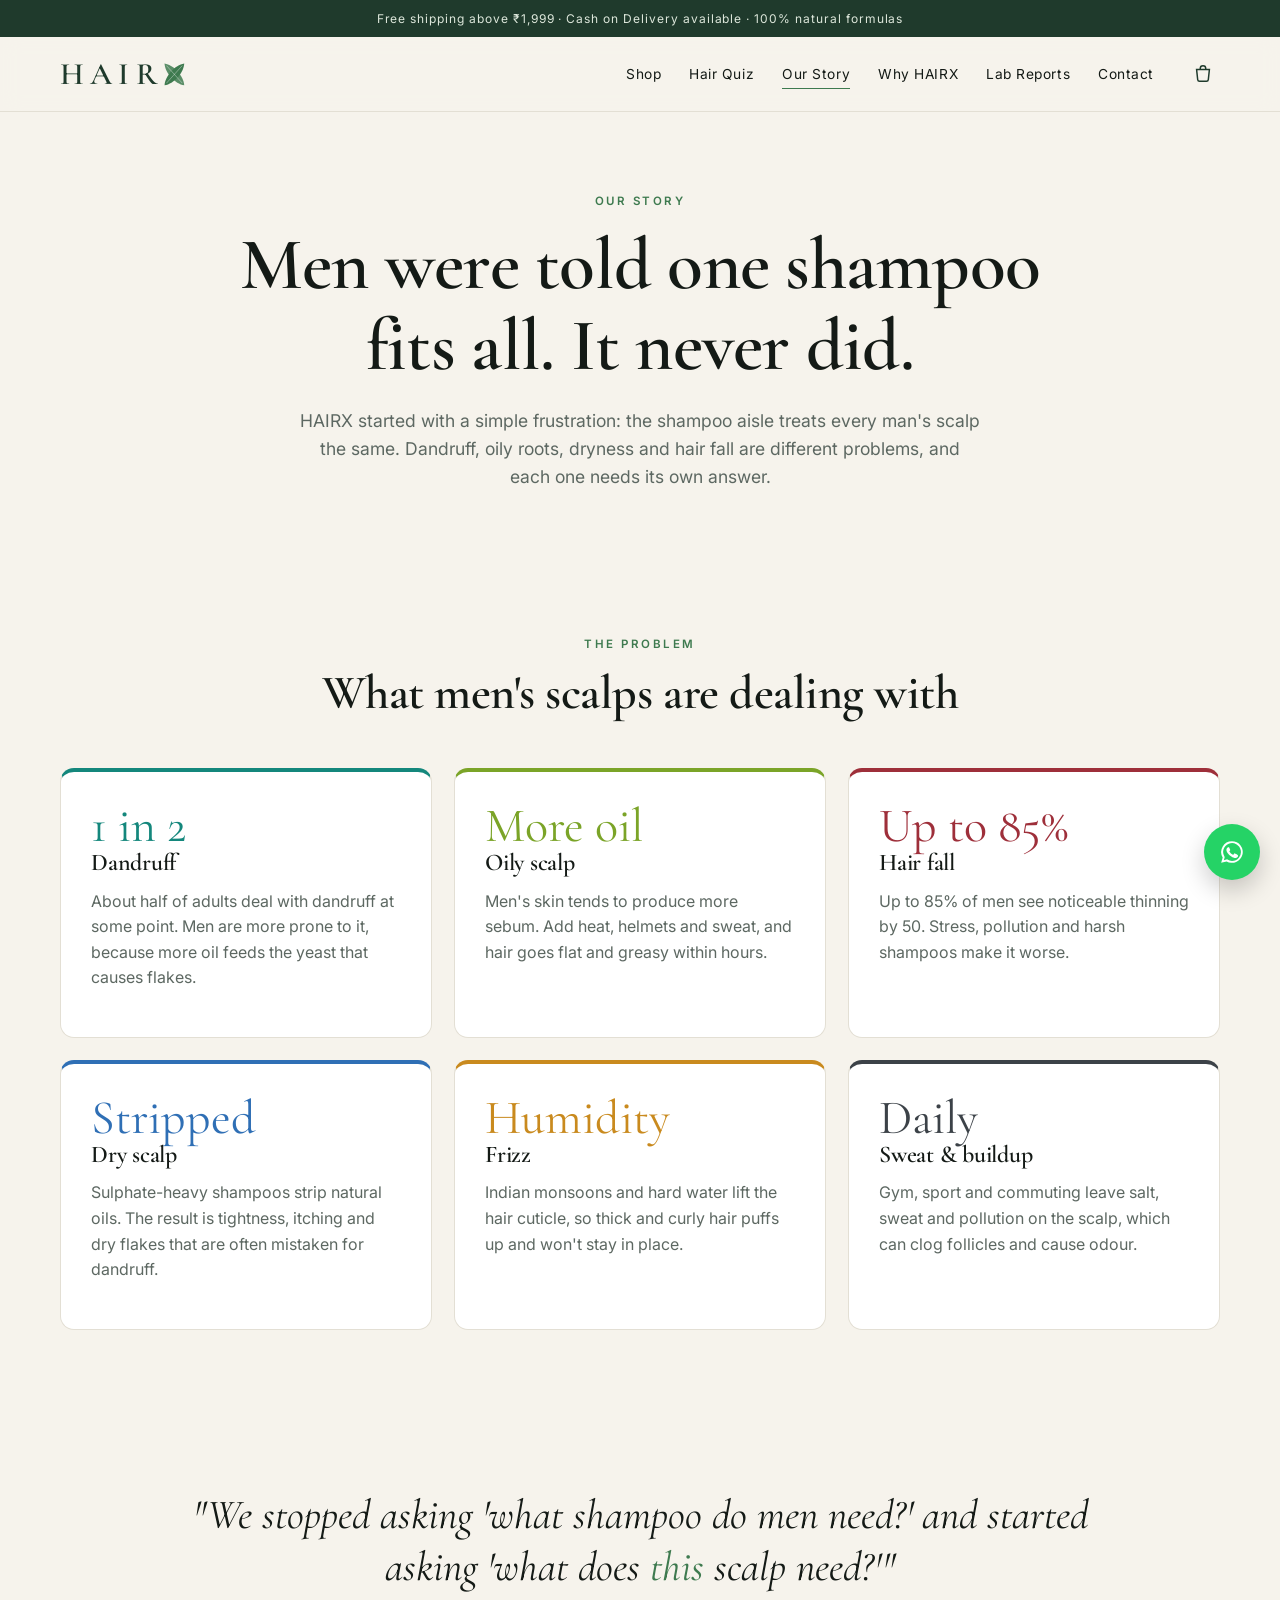
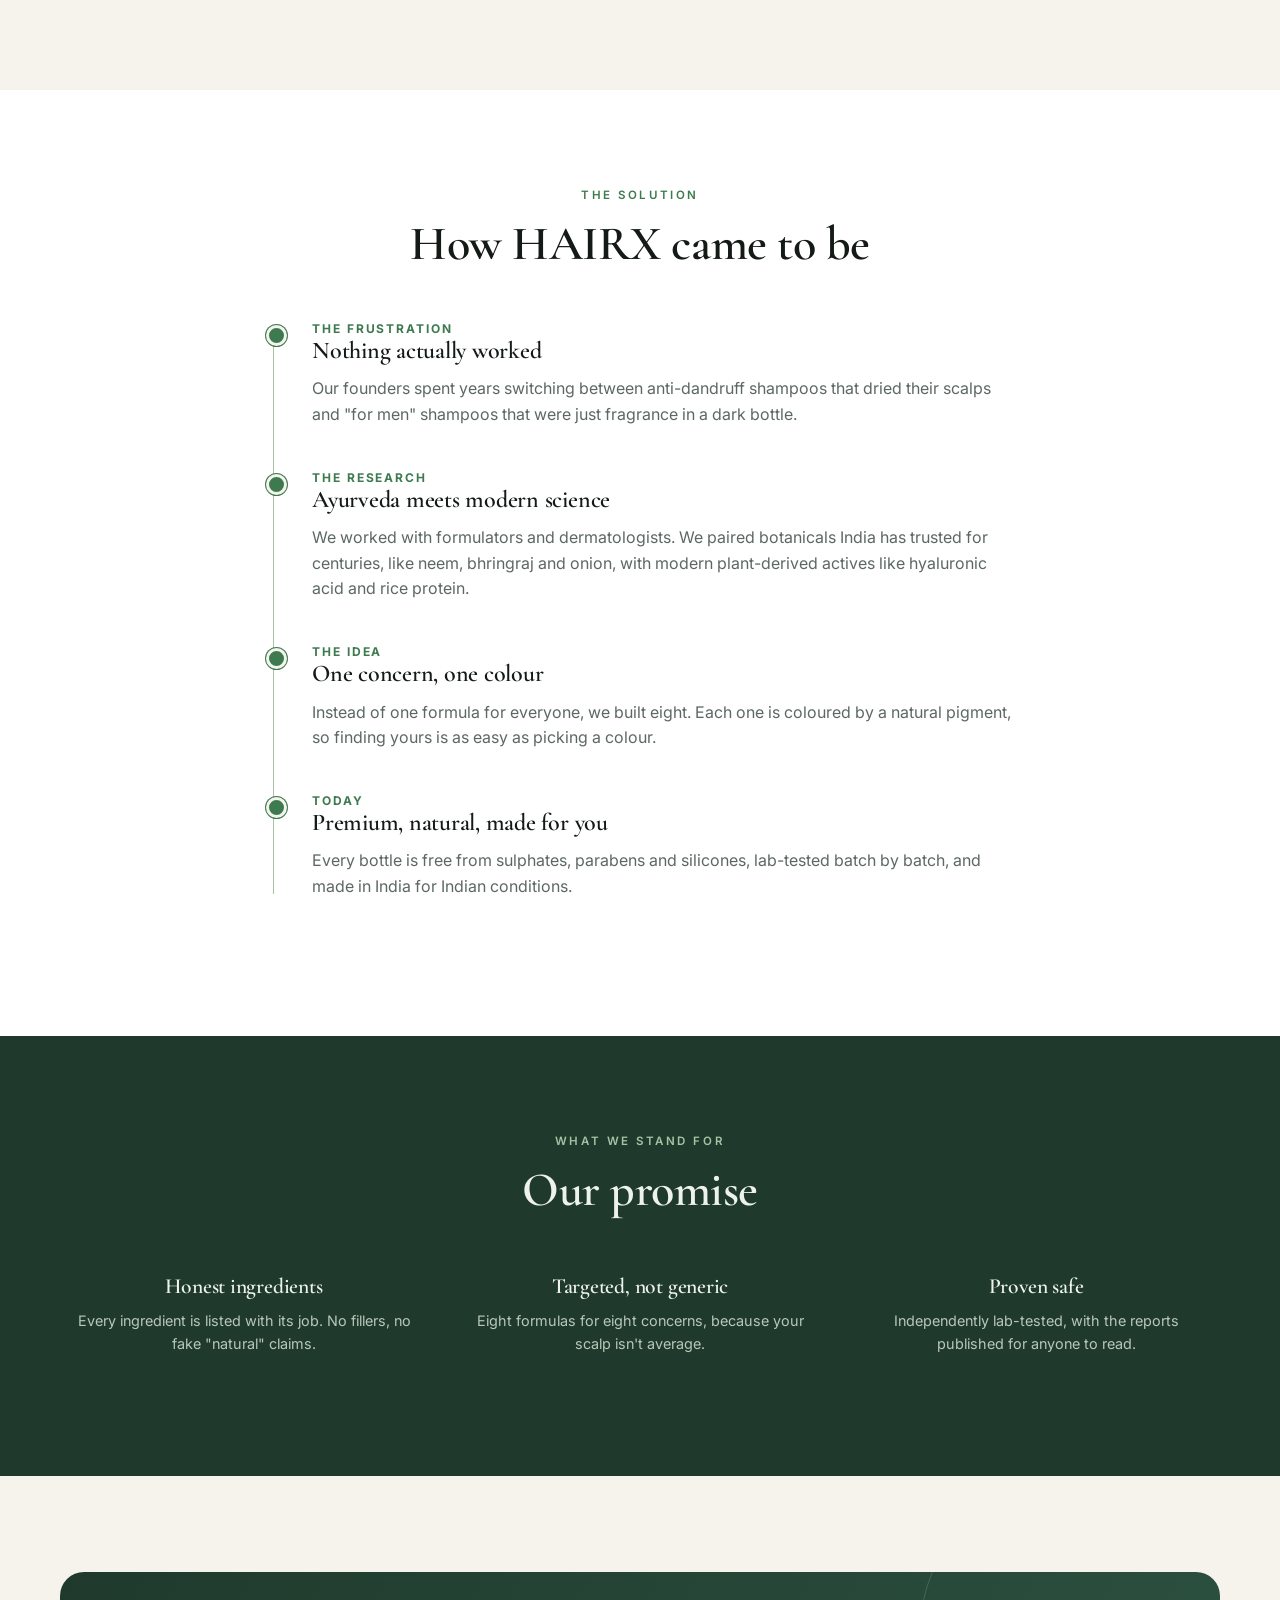
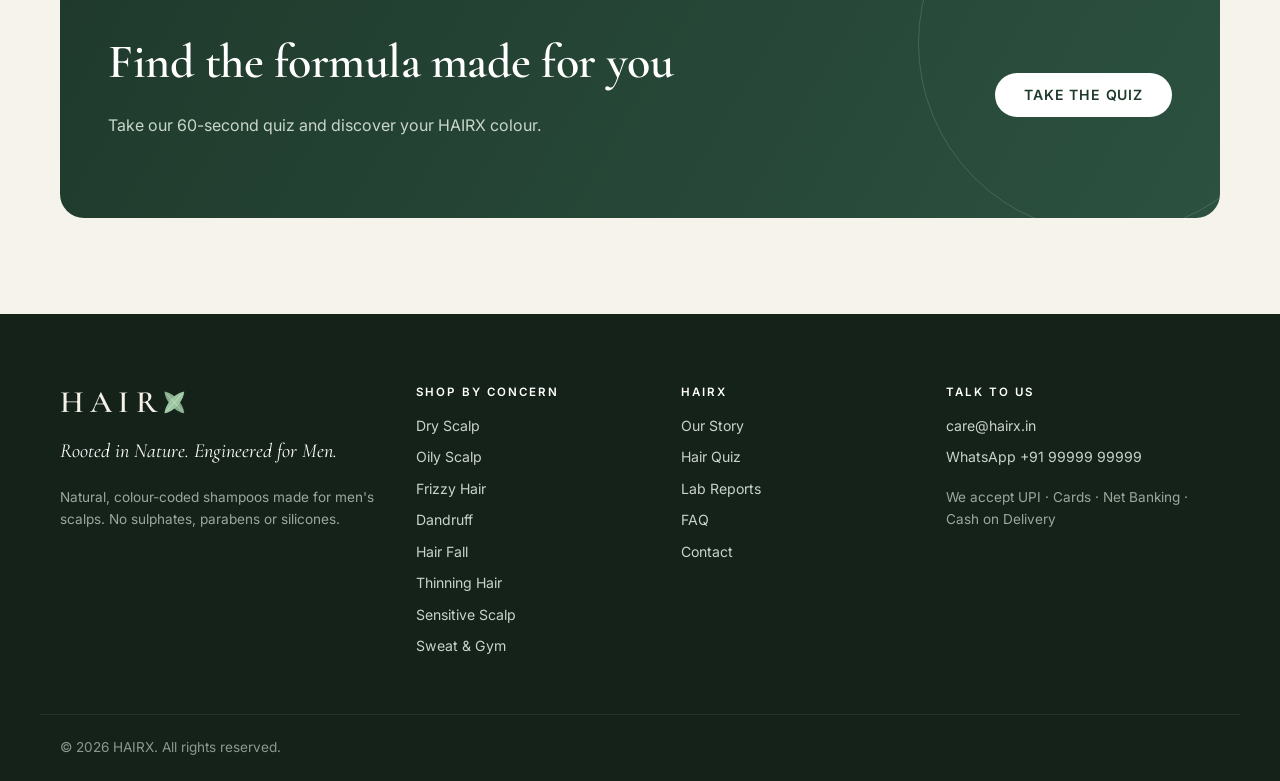
==== about.html @ 1facd901 "Build HAIRX shampoo store website Home, shop with concern/hair-type filters, product pages, hair qui" ====
<!doctype html>
<html lang="en">
<head>
  <meta charset="utf-8">
  <meta name="viewport" content="width=device-width, initial-scale=1">
  <title>Our Story | HAIRX</title>
  <meta name="description" content="Why we built HAIRX: men's scalps deal with dandruff, oil, dryness and hair fall, and one shampoo can't fix them all.">
  <link rel="preconnect" href="https://fonts.googleapis.com">
  <link rel="preconnect" href="https://fonts.gstatic.com" crossorigin>
  <link href="https://fonts.googleapis.com/css2?family=Cormorant+Garamond:ital,wght@0,500;0,600;0,700;1,500&family=Inter:wght@400;500;600;700&display=swap" rel="stylesheet">
  <link rel="stylesheet" href="assets/css/style.css">
</head>
<body>
  <div id="site-header"></div>

  <main>
    <section class="story-hero">
      <div class="container reveal">
        <span class="eyebrow">Our story</span>
        <h1>Men were told one shampoo fits all. It never did.</h1>
        <p>HAIRX started with a simple frustration: the shampoo aisle treats every man's scalp the same. Dandruff, oily roots, dryness and hair fall are different problems, and each one needs its own answer.</p>
      </div>
    </section>

    <section class="section-tight">
      <div class="container">
        <div class="section-head reveal">
          <span class="eyebrow">The problem</span>
          <h2>What men's scalps are dealing with</h2>
        </div>
        <div class="problem-grid reveal">
          <div class="problem-card" style="--accent:#14877C">
            <div class="stat">1 in 2</div>
            <h3>Dandruff</h3>
            <p class="muted">About half of adults deal with dandruff at some point. Men are more prone to it, because more oil feeds the yeast that causes flakes.</p>
          </div>
          <div class="problem-card" style="--accent:#7BA428">
            <div class="stat">More oil</div>
            <h3>Oily scalp</h3>
            <p class="muted">Men's skin tends to produce more sebum. Add heat, helmets and sweat, and hair goes flat and greasy within hours.</p>
          </div>
          <div class="problem-card" style="--accent:#9E2F3A">
            <div class="stat">Up to 85%</div>
            <h3>Hair fall</h3>
            <p class="muted">Up to 85% of men see noticeable thinning by 50. Stress, pollution and harsh shampoos make it worse.</p>
          </div>
          <div class="problem-card" style="--accent:#2F6FB5">
            <div class="stat">Stripped</div>
            <h3>Dry scalp</h3>
            <p class="muted">Sulphate-heavy shampoos strip natural oils. The result is tightness, itching and dry flakes that are often mistaken for dandruff.</p>
          </div>
          <div class="problem-card" style="--accent:#C98A1E">
            <div class="stat">Humidity</div>
            <h3>Frizz</h3>
            <p class="muted">Indian monsoons and hard water lift the hair cuticle, so thick and curly hair puffs up and won't stay in place.</p>
          </div>
          <div class="problem-card" style="--accent:#3C4248">
            <div class="stat">Daily</div>
            <h3>Sweat &amp; buildup</h3>
            <p class="muted">Gym, sport and commuting leave salt, sweat and pollution on the scalp, which can clog follicles and cause odour.</p>
          </div>
        </div>
      </div>
    </section>

    <section class="section">
      <div class="container">
        <p class="quote-big reveal">"We stopped asking 'what shampoo do men need?' and started asking 'what does <span style="color:var(--leaf)">this</span> scalp need?'"</p>
      </div>
    </section>

    <section class="section bg-paper">
      <div class="container">
        <div class="section-head reveal">
          <span class="eyebrow">The solution</span>
          <h2>How HAIRX came to be</h2>
        </div>
        <div class="timeline">
          <div class="timeline-item reveal">
            <div class="year">The frustration</div>
            <h3>Nothing actually worked</h3>
            <p class="muted">Our founders spent years switching between anti-dandruff shampoos that dried their scalps and "for men" shampoos that were just fragrance in a dark bottle.</p>
          </div>
          <div class="timeline-item reveal">
            <div class="year">The research</div>
            <h3>Ayurveda meets modern science</h3>
            <p class="muted">We worked with formulators and dermatologists. We paired botanicals India has trusted for centuries, like neem, bhringraj and onion, with modern plant-derived actives like hyaluronic acid and rice protein.</p>
          </div>
          <div class="timeline-item reveal">
            <div class="year">The idea</div>
            <h3>One concern, one colour</h3>
            <p class="muted">Instead of one formula for everyone, we built eight. Each one is coloured by a natural pigment, so finding yours is as easy as picking a colour.</p>
          </div>
          <div class="timeline-item reveal">
            <div class="year">Today</div>
            <h3>Premium, natural, made for you</h3>
            <p class="muted">Every bottle is free from sulphates, parabens and silicones, lab-tested batch by batch, and made in India for Indian conditions.</p>
          </div>
        </div>
      </div>
    </section>

    <section class="section bg-forest">
      <div class="container">
        <div class="section-head reveal">
          <span class="eyebrow">What we stand for</span>
          <h2>Our promise</h2>
        </div>
        <div class="values-grid reveal">
          <div class="benefit"><h3>Honest ingredients</h3><p>Every ingredient is listed with its job. No fillers, no fake "natural" claims.</p></div>
          <div class="benefit"><h3>Targeted, not generic</h3><p>Eight formulas for eight concerns, because your scalp isn't average.</p></div>
          <div class="benefit"><h3>Proven safe</h3><p>Independently lab-tested, with the reports published for anyone to read.</p></div>
        </div>
      </div>
    </section>

    <section class="section-tight" style="padding:96px 0">
      <div class="container">
        <div class="cta-band reveal">
          <div>
            <h2>Find the formula made for you</h2>
            <p>Take our 60-second quiz and discover your HAIRX colour.</p>
          </div>
          <a class="btn btn-light" href="quiz.html">Take the quiz</a>
        </div>
      </div>
    </section>
  </main>

  <div id="site-footer"></div>

  <script src="assets/js/config.js"></script>
  <script src="assets/js/products.js"></script>
  <script src="assets/js/bottle.js"></script>
  <script src="assets/js/layout.js"></script>
</body>
</html>
---- assets/css/style.css ----
/* =========================================================
   HAIRX — design system
   Natural greens, warm cream, elegant serif headings.
   ========================================================= */
:root {
  --forest: #1F3A2C;
  --forest-2: #2C5140;
  --leaf: #3E7A4F;
  --sage: #A9C2A6;
  --sage-soft: #E4ECE1;
  --cream: #F6F3EC;
  --paper: #FFFFFF;
  --ink: #141A16;
  --muted: #5D6862;
  --line: #E3DFD4;
  --gold: #B8965A;
  --danger: #A43A3A;

  --serif: "Cormorant Garamond", Georgia, "Times New Roman", serif;
  --sans: "Inter", system-ui, -apple-system, "Segoe UI", Arial, sans-serif;

  --radius: 14px;
  --shadow: 0 10px 30px rgba(20, 26, 22, .07);
  --max: 1200px;
}

* { box-sizing: border-box; }
html { scroll-behavior: smooth; }
body {
  margin: 0;
  font-family: var(--sans);
  color: var(--ink);
  background: var(--cream);
  line-height: 1.6;
  -webkit-font-smoothing: antialiased;
}
img, svg { max-width: 100%; display: block; }
a { color: inherit; }
h1, h2, h3, h4 { font-family: var(--serif); font-weight: 600; line-height: 1.1; margin: 0 0 .5em; letter-spacing: -.01em; }
h1 { font-size: clamp(2.6rem, 6vw, 4.6rem); }
h2 { font-size: clamp(2rem, 4vw, 3rem); }
h3 { font-size: 1.5rem; }
p { margin: 0 0 1em; }
.muted { color: var(--muted); }
.small { font-size: .85rem; }
.container { width: 100%; max-width: var(--max); margin: 0 auto; padding: 0 20px; }
.section { padding: 96px 0; }
.section-tight { padding: 64px 0; }
.eyebrow { font-family: var(--sans); text-transform: uppercase; letter-spacing: .22em; font-size: .72rem; font-weight: 600; color: var(--leaf); margin-bottom: 14px; display: block; }
.section-head { max-width: 640px; margin: 0 auto 48px; text-align: center; }
.section-head p { color: var(--muted); }
.bg-paper { background: var(--paper); }
.bg-sage { background: var(--sage-soft); }
.bg-forest { background: var(--forest); color: #EEF2EC; }
.bg-forest .muted, .bg-forest .section-head p { color: #B8C7BA; }
.bg-forest .eyebrow { color: var(--sage); }

/* ---------- Buttons ---------- */
.btn {
  display: inline-flex; align-items: center; justify-content: center; gap: 8px;
  padding: 14px 28px; border-radius: 999px; border: 1px solid transparent;
  font: 600 .88rem/1 var(--sans); letter-spacing: .06em; text-transform: uppercase;
  text-decoration: none; cursor: pointer; transition: transform .15s, background .2s, color .2s, border-color .2s;
}
.btn:hover { transform: translateY(-1px); }
.btn-dark { background: var(--forest); color: #fff; }
.btn-dark:hover { background: var(--forest-2); }
.btn-light { background: #fff; color: var(--forest); }
.btn-outline { border-color: currentColor; background: transparent; color: var(--forest); }
.bg-forest .btn-outline { color: #fff; }
.btn-block { width: 100%; }
.btn:disabled { opacity: .5; cursor: not-allowed; transform: none; }

/* ---------- Header ---------- */
.announce { background: var(--forest); color: #DDE7DB; text-align: center; font-size: .75rem; letter-spacing: .08em; padding: 9px 16px; }
.site-header { position: sticky; top: 0; z-index: 50; background: rgba(246, 243, 236, .92); backdrop-filter: blur(10px); border-bottom: 1px solid var(--line); }
.header-inner { display: flex; align-items: center; gap: 32px; height: 74px; }
.logo { display: inline-flex; color: var(--forest); text-decoration: none; }
.logo-mark { display: inline-flex; align-items: center; gap: 2px; font-family: var(--serif); font-weight: 600; font-size: 1.95rem; letter-spacing: .2em; line-height: 1; }
.logo-mark > span { margin-right: -.16em; }
.logo-mark svg { width: 1.05em; height: 1.05em; margin-left: -.08em; }
.main-nav { display: flex; gap: 28px; margin-left: auto; }
.main-nav a { text-decoration: none; font-size: .86rem; letter-spacing: .04em; color: var(--ink); position: relative; padding: 4px 0; }
.main-nav a::after { content: ""; position: absolute; left: 0; bottom: 0; width: 0; height: 1px; background: var(--leaf); transition: width .25s; }
.main-nav a:hover::after, .main-nav a[aria-current="page"]::after { width: 100%; }
.cart-link { position: relative; color: var(--forest); display: inline-flex; padding: 6px; }
.cart-count { position: absolute; top: -2px; right: -6px; min-width: 19px; height: 19px; border-radius: 10px; background: var(--leaf); color: #fff; font-size: .68rem; font-weight: 700; display: grid; place-items: center; padding: 0 5px; }
.cart-count[hidden] { display: none; }
.menu-toggle { display: none; background: none; border: 0; width: 36px; height: 36px; padding: 8px 6px; cursor: pointer; flex-direction: column; justify-content: center; gap: 6px; }
.menu-toggle span { display: block; height: 1.5px; background: var(--ink); transition: transform .25s; }

@media (max-width: 900px) {
  .menu-toggle { display: flex; }
  .header-inner { gap: 12px; }
  .logo { margin-right: auto; }
  .main-nav { position: absolute; top: 100%; left: 0; right: 0; flex-direction: column; gap: 0; background: var(--cream); border-bottom: 1px solid var(--line); padding: 8px 20px 20px; transform: translateY(-12px); opacity: 0; visibility: hidden; transition: transform .25s, opacity .25s, visibility .25s; box-shadow: var(--shadow); }
  .main-nav a { padding: 14px 0; border-bottom: 1px solid var(--line); font-size: 1rem; }
  .nav-open .main-nav { transform: none; opacity: 1; visibility: visible; }
  .announce { font-size: .68rem; letter-spacing: .04em; }
  .nav-open .menu-toggle span:first-child { transform: translateY(3.75px) rotate(45deg); }
  .nav-open .menu-toggle span:last-child { transform: translateY(-3.75px) rotate(-45deg); }
}

/* ---------- Hero ---------- */
.hero { position: relative; overflow: hidden; padding: 72px 0 96px; background:
  radial-gradient(1000px 500px at 85% 20%, rgba(169, 194, 166, .45), transparent 60%),
  radial-gradient(700px 400px at 0% 100%, rgba(184, 150, 90, .14), transparent 60%), var(--cream); }
.hero-grid { display: grid; grid-template-columns: 1.05fr 1fr; gap: 48px; align-items: center; }
.hero h1 em { font-style: italic; color: var(--leaf); font-weight: 500; }
.hero-lead { font-size: 1.1rem; color: var(--muted); max-width: 500px; }
.hero-actions { display: flex; gap: 14px; flex-wrap: wrap; margin: 30px 0 36px; }
.hero-trust { display: flex; gap: 28px; flex-wrap: wrap; font-size: .82rem; color: var(--muted); }
.hero-trust strong { display: block; font-family: var(--serif); font-size: 1.7rem; color: var(--forest); line-height: 1; }
.hero-bottles { position: relative; display: flex; justify-content: center; align-items: flex-end; height: 520px; }
.hero-bottles .bottle-svg { width: 165px; filter: drop-shadow(0 20px 30px rgba(0,0,0,.12)); transition: transform .4s; }
.hero-bottles .b-side { width: 135px; margin: 0 -18px; opacity: .96; }
.hero-bottles .b-back { width: 115px; margin: 0 -14px; opacity: .9; }
.hero-bottles .bottle-svg:hover { transform: translateY(-10px); }
.hero-ring { position: absolute; width: 440px; height: 440px; border-radius: 50%; border: 1px solid rgba(62, 122, 79, .25); top: 30px; left: 50%; transform: translateX(-50%); }
.hero-ring::after { content: ""; position: absolute; inset: 40px; border-radius: 50%; background: rgba(255,255,255,.55); }
.hero-bottles > *:not(.hero-ring) { position: relative; z-index: 1; }
@media (max-width: 900px) {
  .hero { padding-top: 40px; }
  .hero-grid { grid-template-columns: 1fr; }
  .hero-bottles { height: 380px; }
  .hero-bottles .bottle-svg { width: 120px; }
  .hero-bottles .b-side { width: 98px; }
  .hero-bottles .b-back { display: none; }
  .hero-ring { width: 320px; height: 320px; }
}

/* ---------- Marquee ---------- */
.marquee { background: var(--forest); color: var(--sage); overflow: hidden; white-space: nowrap; padding: 16px 0; font-family: var(--serif); font-size: 1.3rem; font-style: italic; }
.marquee-track { display: inline-flex; gap: 48px; animation: marquee 40s linear infinite; }
.marquee-track span::before { content: "✦"; margin-right: 48px; font-style: normal; color: var(--gold); font-size: .9rem; }
@keyframes marquee { to { transform: translateX(-50%); } }
@media (prefers-reduced-motion: reduce) { .marquee-track { animation: none; } }

/* ---------- Concern colour grid ---------- */
.concern-grid { display: grid; grid-template-columns: repeat(4, 1fr); gap: 16px; }
.concern-tile { --accent: #333; position: relative; display: flex; flex-direction: column; justify-content: space-between; min-height: 190px; padding: 22px; border-radius: var(--radius); background: var(--paper); border: 1px solid var(--line); text-decoration: none; overflow: hidden; transition: transform .2s, box-shadow .2s; }
.concern-tile::before { content: ""; position: absolute; right: -40px; top: -40px; width: 140px; height: 140px; border-radius: 50%; background: var(--accent); opacity: .14; transition: transform .35s; }
.concern-tile:hover { transform: translateY(-4px); box-shadow: var(--shadow); }
.concern-tile:hover::before { transform: scale(1.5); }
.concern-dot { width: 34px; height: 34px; border-radius: 50%; background: var(--accent); box-shadow: inset 0 -6px 10px rgba(0,0,0,.18); }
.concern-tile h3 { font-size: 1.4rem; margin: 18px 0 2px; }
.concern-tile p { font-size: .84rem; color: var(--muted); margin: 0; }
.concern-tile .arrow { font-size: .78rem; text-transform: uppercase; letter-spacing: .12em; font-weight: 600; color: var(--accent); margin-top: 14px; }
@media (max-width: 900px) { .concern-grid { grid-template-columns: repeat(2, 1fr); } }

/* ---------- Product cards ---------- */
.product-grid { display: grid; grid-template-columns: repeat(auto-fill, minmax(250px, 1fr)); gap: 22px; }
.product-card { background: var(--paper); border-radius: var(--radius); border: 1px solid var(--line); overflow: hidden; display: flex; flex-direction: column; transition: box-shadow .25s, transform .25s; }
.product-card:hover { box-shadow: var(--shadow); transform: translateY(-3px); }
.product-media { position: relative; display: flex; justify-content: center; padding: 30px 20px 18px; background: linear-gradient(180deg, color-mix(in srgb, var(--accent) 12%, #fff), #fff); }
.product-media .bottle-svg { height: 250px; width: auto; transition: transform .35s; }
.product-card:hover .bottle-svg { transform: scale(1.04) rotate(-1.5deg); }
.tag { position: absolute; top: 14px; left: 14px; background: var(--forest); color: #fff; font-size: .66rem; letter-spacing: .12em; text-transform: uppercase; padding: 5px 10px; border-radius: 999px; font-weight: 600; }
.product-body { padding: 18px 20px 22px; display: flex; flex-direction: column; flex: 1; }
.product-body h3 { margin: 10px 0 6px; font-size: 1.55rem; }
.product-body h3 a { text-decoration: none; }
.product-body p { font-size: .88rem; flex: 1; }
.concern-chip { display: inline-flex; align-items: center; gap: 7px; font-size: .72rem; text-transform: uppercase; letter-spacing: .1em; font-weight: 600; color: var(--muted); }
.concern-chip i { width: 10px; height: 10px; border-radius: 50%; display: inline-block; }
.rating { font-size: .85rem; color: var(--gold); margin-bottom: 6px; }
.price-row { margin-bottom: 14px; }
.price { font-weight: 700; font-size: 1.15rem; }
.price-row s { font-size: .85rem; margin-left: 6px; }

/* ---------- Benefits ---------- */
.benefit-grid { display: grid; grid-template-columns: repeat(4, 1fr); gap: 28px; }
.benefit { text-align: center; padding: 10px; }
.benefit-icon { width: 64px; height: 64px; margin: 0 auto 18px; border-radius: 50%; background: var(--sage-soft); display: grid; place-items: center; color: var(--leaf); }
.bg-forest .benefit-icon { background: rgba(255,255,255,.08); color: var(--sage); }
.benefit h3 { font-size: 1.35rem; }
.benefit p { font-size: .9rem; color: var(--muted); }
.bg-forest .benefit p { color: #B8C7BA; }
@media (max-width: 900px) { .benefit-grid { grid-template-columns: repeat(2, 1fr); } }
@media (max-width: 520px) { .benefit-grid { grid-template-columns: 1fr; } }

/* ---------- Colour story ---------- */
.split { display: grid; grid-template-columns: 1fr 1fr; gap: 64px; align-items: center; }
@media (max-width: 900px) { .split { grid-template-columns: 1fr; gap: 36px; } }
.swatch-list { display: grid; grid-template-columns: repeat(2, 1fr); gap: 12px; }
.swatch { display: flex; gap: 12px; align-items: center; padding: 12px 14px; border-radius: 12px; background: var(--paper); border: 1px solid var(--line); text-decoration: none; }
.swatch i { width: 28px; height: 28px; border-radius: 50%; flex: none; box-shadow: inset 0 -5px 8px rgba(0,0,0,.2); }
.swatch b { display: block; font-size: .88rem; }
.swatch span { font-size: .75rem; color: var(--muted); }

/* ---------- Comparison ---------- */
.compare-table { width: 100%; border-collapse: separate; border-spacing: 0; background: var(--paper); border-radius: var(--radius); overflow: hidden; border: 1px solid var(--line); }
.compare-table th, .compare-table td { padding: 18px 20px; text-align: left; border-bottom: 1px solid var(--line); vertical-align: top; font-size: .92rem; }
.compare-table tr:last-child td { border-bottom: 0; }
.compare-table thead th { font-family: var(--serif); font-size: 1.3rem; font-weight: 600; background: var(--cream); }
.compare-table thead th.us { background: var(--forest); color: #fff; }
.compare-table td.us { background: rgba(169, 194, 166, .14); }
.compare-table .ingredient { font-weight: 600; }
.compare-table .ingredient small { display: block; font-weight: 400; color: var(--muted); margin-top: 3px; }
.yes { color: var(--leaf); font-weight: 600; }
.no { color: var(--danger); font-weight: 600; }
.table-wrap { overflow-x: auto; }
@media (max-width: 700px) {
  .compare-table thead { display: none; }
  .compare-table, .compare-table tbody, .compare-table tr, .compare-table td { display: block; width: 100%; }
  .compare-table tr { border-bottom: 1px solid var(--line); }
  .compare-table td { border: 0; padding: 10px 18px; }
  .compare-table td.ingredient { padding-top: 18px; }
  .compare-table td[data-label]::before { content: attr(data-label); display: block; font-size: .7rem; text-transform: uppercase; letter-spacing: .1em; color: var(--muted); font-weight: 600; }
}

/* ---------- Testimonials ---------- */
.testimonial-grid { display: grid; grid-template-columns: repeat(3, 1fr); gap: 22px; }
.testimonial { background: var(--paper); padding: 28px; border-radius: var(--radius); border: 1px solid var(--line); display: flex; flex-direction: column; }
.testimonial .stars { color: var(--gold); letter-spacing: 2px; margin-bottom: 12px; }
.testimonial blockquote { margin: 0 0 20px; font-family: var(--serif); font-size: 1.3rem; line-height: 1.35; flex: 1; }
.testimonial footer { display: flex; align-items: center; gap: 12px; font-size: .85rem; }
.avatar { width: 42px; height: 42px; border-radius: 50%; display: grid; place-items: center; color: #fff; font-weight: 700; font-size: .9rem; }
.testimonial footer span { display: block; color: var(--muted); font-size: .78rem; }
@media (max-width: 900px) { .testimonial-grid { grid-template-columns: 1fr; } }

/* ---------- Lab badge strip ---------- */
.badge-strip { display: flex; flex-wrap: wrap; justify-content: center; gap: 14px 34px; }
.badge-strip div { display: flex; align-items: center; gap: 10px; font-size: .85rem; font-weight: 500; }
.badge-strip svg { color: var(--leaf); flex: none; }

/* ---------- CTA band ---------- */
.cta-band { border-radius: 24px; padding: 64px 48px; background: linear-gradient(120deg, var(--forest), var(--forest-2)); color: #fff; display: grid; grid-template-columns: 1.4fr 1fr; gap: 32px; align-items: center; position: relative; overflow: hidden; }
.cta-band::after { content: ""; position: absolute; width: 380px; height: 380px; border-radius: 50%; border: 1px solid rgba(255,255,255,.14); right: -80px; top: -120px; }
.cta-band p { color: #C9D6CB; }
.cta-band .btn { justify-self: end; position: relative; z-index: 1; }
@media (max-width: 800px) { .cta-band { grid-template-columns: 1fr; padding: 44px 26px; } .cta-band .btn { justify-self: start; } }

/* ---------- Page header ---------- */
.page-hero { padding: 64px 0 40px; text-align: center; }
.page-hero p { max-width: 620px; margin: 0 auto; color: var(--muted); }

/* ---------- Shop filters ---------- */
.shop-layout { display: grid; grid-template-columns: 250px 1fr; gap: 36px; align-items: start; }
.filters { position: sticky; top: 100px; background: var(--paper); border: 1px solid var(--line); border-radius: var(--radius); padding: 22px; }
.filters h4 { font-family: var(--sans); font-size: .74rem; text-transform: uppercase; letter-spacing: .16em; margin: 0 0 12px; }
.filter-group + .filter-group { margin-top: 24px; padding-top: 20px; border-top: 1px solid var(--line); }
.filter-option { display: flex; align-items: center; gap: 10px; padding: 6px 0; cursor: pointer; font-size: .9rem; }
.filter-option input { accent-color: var(--forest); width: 16px; height: 16px; }
.filter-option i { width: 12px; height: 12px; border-radius: 50%; }
.shop-toolbar { display: flex; justify-content: space-between; align-items: center; gap: 12px; margin-bottom: 20px; flex-wrap: wrap; }
.shop-toolbar select { padding: 10px 14px; border-radius: 999px; border: 1px solid var(--line); background: var(--paper); font: inherit; font-size: .88rem; }
.filter-toggle { display: none; }
.link-btn { background: none; border: 0; padding: 0; color: var(--leaf); font: inherit; font-size: .85rem; text-decoration: underline; cursor: pointer; }
.empty-state { text-align: center; padding: 60px 20px; background: var(--paper); border-radius: var(--radius); border: 1px dashed var(--line); }
@media (max-width: 900px) {
  .shop-layout { grid-template-columns: 1fr; }
  .filters { position: static; display: none; }
  .filters.open { display: block; }
  .filter-toggle { display: inline-flex; }
}

/* ---------- Product detail ---------- */
.pdp { display: grid; grid-template-columns: 1fr 1fr; gap: 64px; align-items: start; padding: 48px 0 80px; }
.pdp-media { position: sticky; top: 100px; border-radius: 24px; padding: 60px 20px; display: flex; justify-content: center; background: radial-gradient(circle at 50% 40%, color-mix(in srgb, var(--accent) 22%, #fff), color-mix(in srgb, var(--accent) 6%, var(--cream)) 70%); }
.pdp-media .bottle-svg { height: 480px; width: auto; filter: drop-shadow(0 30px 40px rgba(0,0,0,.15)); }
.breadcrumb { font-size: .8rem; color: var(--muted); margin-bottom: 18px; }
.breadcrumb a { text-decoration: none; }
.pdp h1 { font-size: clamp(2.4rem, 5vw, 3.6rem); margin-bottom: 8px; }
.pdp .price-row .price { font-size: 1.6rem; }
.save-pill { display: inline-block; margin-left: 10px; background: var(--sage-soft); color: var(--leaf); font-size: .75rem; font-weight: 700; padding: 4px 10px; border-radius: 999px; }
.pdp-benefits { list-style: none; padding: 0; margin: 22px 0; }
.pdp-benefits li { padding: 8px 0 8px 30px; position: relative; }
.pdp-benefits li::before { content: ""; position: absolute; left: 0; top: 12px; width: 18px; height: 18px; border-radius: 50%; background: var(--accent); opacity: .9; -webkit-mask: url("data:image/svg+xml,%3Csvg xmlns='http://www.w3.org/2000/svg' viewBox='0 0 24 24'%3E%3Cpath d='M12 2a10 10 0 1 0 0 20 10 10 0 0 0 0-20Zm-1.2 14.2-4-4 1.4-1.4 2.6 2.6 5.6-5.6 1.4 1.4-7 7Z'/%3E%3C/svg%3E") center/contain no-repeat; mask: url("data:image/svg+xml,%3Csvg xmlns='http://www.w3.org/2000/svg' viewBox='0 0 24 24'%3E%3Cpath d='M12 2a10 10 0 1 0 0 20 10 10 0 0 0 0-20Zm-1.2 14.2-4-4 1.4-1.4 2.6 2.6 5.6-5.6 1.4 1.4-7 7Z'/%3E%3C/svg%3E") center/contain no-repeat; }
.buy-row { display: flex; gap: 12px; margin: 26px 0; }
.qty { display: inline-flex; align-items: center; border: 1px solid var(--line); border-radius: 999px; background: var(--paper); }
.qty button { width: 42px; height: 46px; border: 0; background: none; font-size: 1.1rem; cursor: pointer; }
.qty input { width: 38px; border: 0; text-align: center; font: inherit; background: none; -moz-appearance: textfield; }
.qty input::-webkit-inner-spin-button { -webkit-appearance: none; }
.buy-row .btn { flex: 1; }
.perks { display: grid; grid-template-columns: repeat(3, 1fr); gap: 10px; font-size: .78rem; text-align: center; color: var(--muted); }
.perks div { background: var(--paper); border: 1px solid var(--line); border-radius: 12px; padding: 12px 8px; }
.perks b { display: block; color: var(--ink); font-size: .82rem; }
.accordion { border-top: 1px solid var(--line); margin-top: 30px; }
.accordion details { border-bottom: 1px solid var(--line); }
.accordion summary { cursor: pointer; padding: 18px 0; font-weight: 600; list-style: none; display: flex; justify-content: space-between; }
.accordion summary::-webkit-details-marker { display: none; }
.accordion summary::after { content: "+"; font-size: 1.3rem; font-weight: 300; line-height: 1; }
.accordion details[open] summary::after { content: "–"; }
.accordion .acc-body { padding: 0 0 20px; color: var(--muted); font-size: .93rem; }
.ingredient-list { display: grid; gap: 10px; }
.ingredient-list div { display: flex; justify-content: space-between; gap: 16px; border-bottom: 1px dashed var(--line); padding-bottom: 8px; }
.ingredient-list b { color: var(--ink); font-weight: 600; }
.steps { counter-reset: step; list-style: none; padding: 0; margin: 0; }
.steps li { counter-increment: step; padding-left: 38px; position: relative; margin-bottom: 12px; }
.steps li::before { content: counter(step); position: absolute; left: 0; top: 0; width: 26px; height: 26px; border-radius: 50%; background: var(--forest); color: #fff; font-size: .78rem; display: grid; place-items: center; font-weight: 700; }
@media (max-width: 900px) {
  .pdp { grid-template-columns: 1fr; gap: 32px; padding-top: 24px; }
  .pdp-media { position: static; padding: 36px 20px; }
  .pdp-media .bottle-svg { height: 340px; }
}

/* ---------- Quiz ---------- */
.quiz-shell { max-width: 760px; margin: 0 auto; background: var(--paper); border-radius: 24px; border: 1px solid var(--line); padding: 48px; box-shadow: var(--shadow); }
.quiz-progress { height: 4px; background: var(--sage-soft); border-radius: 4px; overflow: hidden; margin-bottom: 32px; }
.quiz-progress span { display: block; height: 100%; background: var(--leaf); width: 0; transition: width .35s; }
.quiz-step-label { font-size: .75rem; text-transform: uppercase; letter-spacing: .16em; color: var(--muted); font-weight: 600; }
.quiz-q { font-size: clamp(1.8rem, 4vw, 2.4rem); margin: 10px 0 26px; }
.quiz-options { display: grid; grid-template-columns: 1fr 1fr; gap: 12px; }
.quiz-option { text-align: left; padding: 18px 20px; border-radius: 14px; border: 1.5px solid var(--line); background: var(--cream); cursor: pointer; font: inherit; transition: border-color .2s, background .2s, transform .15s; }
.quiz-option:hover { border-color: var(--leaf); transform: translateY(-1px); }
.quiz-option.selected { border-color: var(--forest); background: var(--sage-soft); }
.quiz-option b { display: block; font-size: .98rem; }
.quiz-option span { font-size: .82rem; color: var(--muted); }
.quiz-nav { display: flex; justify-content: space-between; margin-top: 30px; }
.quiz-result { text-align: center; }
.quiz-result .bottle-svg { height: 320px; width: auto; margin: 10px auto 20px; }
.result-match { display: grid; grid-template-columns: 220px 1fr; gap: 32px; text-align: left; align-items: center; padding: 26px; border-radius: 20px; background: radial-gradient(circle at 20% 50%, color-mix(in srgb, var(--accent) 18%, #fff), #fff 70%); border: 1px solid var(--line); margin: 26px 0; }
.result-match .bottle-svg { height: 280px; margin: 0 auto; }
.match-pct { display: inline-block; background: var(--forest); color: #fff; padding: 5px 12px; border-radius: 999px; font-size: .74rem; font-weight: 700; letter-spacing: .08em; margin-bottom: 10px; }
.also-like { display: grid; grid-template-columns: repeat(2, 1fr); gap: 14px; margin-top: 14px; text-align: left; }
.also-like a { display: flex; gap: 14px; align-items: center; padding: 14px; border: 1px solid var(--line); border-radius: 14px; text-decoration: none; background: var(--cream); }
.also-like .bottle-svg { height: 90px; width: auto; margin: 0; }
@media (max-width: 700px) {
  .quiz-shell { padding: 28px 20px; border-radius: 18px; }
  .quiz-options, .also-like { grid-template-columns: 1fr; }
  .result-match { grid-template-columns: 1fr; text-align: center; }
}

/* ---------- Story ---------- */
.story-hero { padding: 80px 0; text-align: center; }
.story-hero h1 { max-width: 900px; margin: 0 auto 20px; }
.story-hero p { max-width: 680px; margin: 0 auto; font-size: 1.1rem; color: var(--muted); }
.problem-grid { display: grid; grid-template-columns: repeat(3, 1fr); gap: 22px; }
.problem-card { background: var(--paper); border-radius: var(--radius); padding: 30px; border: 1px solid var(--line); border-top: 4px solid var(--accent); }
.problem-card .stat { font-family: var(--serif); font-size: 3rem; color: var(--accent); line-height: 1; }
.timeline { position: relative; max-width: 760px; margin: 0 auto; }
.timeline::before { content: ""; position: absolute; left: 13px; top: 6px; bottom: 6px; width: 1px; background: var(--sage); }
.timeline-item { position: relative; padding-left: 52px; margin-bottom: 40px; }
.timeline-item::before { content: ""; position: absolute; left: 6px; top: 6px; width: 15px; height: 15px; border-radius: 50%; background: var(--leaf); border: 3px solid var(--cream); box-shadow: 0 0 0 1px var(--leaf); }
.timeline-item .year { font-size: .75rem; text-transform: uppercase; letter-spacing: .16em; font-weight: 700; color: var(--leaf); }
.values-grid { display: grid; grid-template-columns: repeat(3, 1fr); gap: 28px; }
@media (max-width: 900px) { .problem-grid, .values-grid { grid-template-columns: 1fr; } }
.quote-big { font-family: var(--serif); font-size: clamp(1.7rem, 3.4vw, 2.6rem); line-height: 1.25; max-width: 900px; margin: 0 auto; text-align: center; font-style: italic; }

/* ---------- Lab reports ---------- */
.notice { background: #FFF7E6; border: 1px solid #F0D9A6; color: #6B5320; padding: 14px 18px; border-radius: 12px; font-size: .88rem; margin-bottom: 28px; }
.report-grid { display: grid; grid-template-columns: repeat(2, 1fr); gap: 22px; }
.report { background: var(--paper); border: 1px solid var(--line); border-radius: var(--radius); overflow: hidden; }
.report-head { display: flex; gap: 16px; align-items: center; padding: 20px 22px; border-bottom: 1px solid var(--line); background: linear-gradient(90deg, color-mix(in srgb, var(--accent) 12%, #fff), #fff); }
.report-head .bottle-svg { height: 72px; width: auto; }
.report-head h3 { margin: 0; font-size: 1.4rem; }
.report-head .muted { font-size: .78rem; }
.report table { width: 100%; border-collapse: collapse; font-size: .84rem; }
.report th, .report td { padding: 10px 22px; text-align: left; border-bottom: 1px solid var(--line); }
.report th { font-size: .7rem; text-transform: uppercase; letter-spacing: .1em; color: var(--muted); font-weight: 600; }
.pass { color: var(--leaf); font-weight: 700; }
.report-foot { padding: 14px 22px; display: flex; justify-content: space-between; align-items: center; font-size: .8rem; color: var(--muted); gap: 10px; flex-wrap: wrap; }
@media (max-width: 900px) { .report-grid { grid-template-columns: 1fr; } }

/* ---------- Contact ---------- */
.contact-grid { display: grid; grid-template-columns: 1fr 1.2fr; gap: 40px; }
.contact-card { display: flex; gap: 18px; align-items: flex-start; padding: 26px; background: var(--paper); border-radius: var(--radius); border: 1px solid var(--line); text-decoration: none; margin-bottom: 16px; transition: box-shadow .2s; }
.contact-card:hover { box-shadow: var(--shadow); }
.contact-card .ic { width: 50px; height: 50px; border-radius: 50%; display: grid; place-items: center; flex: none; color: #fff; }
.contact-card h3 { margin: 0 0 4px; font-size: 1.35rem; }
.contact-card p { margin: 0; font-size: .9rem; color: var(--muted); }
@media (max-width: 900px) { .contact-grid { grid-template-columns: 1fr; } }

/* ---------- Forms ---------- */
.form-card { background: var(--paper); border: 1px solid var(--line); border-radius: var(--radius); padding: 30px; }
.form-grid { display: grid; grid-template-columns: 1fr 1fr; gap: 16px; }
.form-grid .full { grid-column: 1 / -1; }
.field label { display: block; font-size: .78rem; font-weight: 600; letter-spacing: .04em; margin-bottom: 6px; }
.field input, .field textarea, .field select { width: 100%; padding: 13px 14px; border: 1px solid var(--line); border-radius: 10px; font: inherit; font-size: .95rem; background: #FDFCF9; transition: border-color .2s, box-shadow .2s; }
.field input:focus, .field textarea:focus, .field select:focus { outline: none; border-color: var(--leaf); box-shadow: 0 0 0 3px rgba(62, 122, 79, .15); }
.field .err { color: var(--danger); font-size: .76rem; margin-top: 4px; display: none; }
.field.invalid input, .field.invalid select { border-color: var(--danger); }
.field.invalid .err { display: block; }
@media (max-width: 600px) { .form-grid { grid-template-columns: 1fr; } }

/* ---------- Cart & checkout ---------- */
.cart-layout { display: grid; grid-template-columns: 1.6fr 1fr; gap: 36px; align-items: start; padding-bottom: 80px; }
.cart-line { display: grid; grid-template-columns: 90px 1fr auto; gap: 18px; align-items: center; padding: 18px; background: var(--paper); border: 1px solid var(--line); border-radius: var(--radius); margin-bottom: 12px; }
.cart-line .thumb { background: color-mix(in srgb, var(--accent) 12%, #fff); border-radius: 12px; padding: 8px; display: flex; justify-content: center; }
.cart-line .thumb .bottle-svg { height: 90px; width: auto; }
.cart-line h3 { margin: 0 0 2px; font-size: 1.3rem; }
.cart-line .qty button { width: 34px; height: 36px; }
.cart-line .line-right { text-align: right; display: flex; flex-direction: column; gap: 10px; align-items: flex-end; }
.summary { position: sticky; top: 100px; background: var(--paper); border: 1px solid var(--line); border-radius: var(--radius); padding: 26px; }
.summary h3 { margin-bottom: 18px; }
.sum-row { display: flex; justify-content: space-between; padding: 7px 0; font-size: .92rem; }
.sum-row.total { border-top: 1px solid var(--line); margin-top: 10px; padding-top: 16px; font-weight: 700; font-size: 1.1rem; }
.sum-row.save { color: var(--leaf); }
.ship-bar { font-size: .82rem; background: var(--sage-soft); padding: 10px 14px; border-radius: 10px; margin-bottom: 16px; }
.pay-options { display: grid; gap: 10px; }
.pay-option { display: flex; gap: 14px; align-items: flex-start; padding: 16px 18px; border: 1.5px solid var(--line); border-radius: 12px; cursor: pointer; background: #FDFCF9; transition: border-color .2s, background .2s; }
.pay-option:has(input:checked) { border-color: var(--forest); background: var(--sage-soft); }
.pay-option input { accent-color: var(--forest); margin-top: 4px; width: 17px; height: 17px; }
.pay-option b { display: block; }
.pay-option span { font-size: .82rem; color: var(--muted); }
.pay-logos { display: flex; gap: 6px; margin-top: 6px; flex-wrap: wrap; }
.pay-logos em { font-style: normal; font-size: .68rem; font-weight: 700; padding: 3px 7px; border-radius: 5px; background: #fff; border: 1px solid var(--line); color: var(--ink); }
.pay-detail { display: none; margin-top: 12px; padding: 16px; background: #fff; border: 1px solid var(--line); border-radius: 12px; }
.pay-detail.show { display: block; }
.upi-box { display: grid; grid-template-columns: 140px 1fr; gap: 18px; align-items: center; }
.upi-box img { width: 140px; height: 140px; border-radius: 8px; border: 1px solid var(--line); }
.checkout-step { margin-bottom: 26px; }
.checkout-step h3 { display: flex; align-items: center; gap: 12px; }
.checkout-step h3 span { width: 30px; height: 30px; border-radius: 50%; background: var(--forest); color: #fff; font-family: var(--sans); font-size: .85rem; display: grid; place-items: center; }
.mini-line { display: flex; gap: 12px; align-items: center; padding: 8px 0; font-size: .88rem; }
.mini-line .bottle-svg { height: 52px; width: auto; }
.mini-line div { flex: 1; }
.success { max-width: 640px; margin: 0 auto; text-align: center; padding: 60px 0 90px; }
.success-icon { width: 84px; height: 84px; margin: 0 auto 22px; border-radius: 50%; background: var(--leaf); color: #fff; display: grid; place-items: center; }
.order-box { text-align: left; background: var(--paper); border: 1px solid var(--line); border-radius: var(--radius); padding: 24px; margin: 26px 0; }
@media (max-width: 900px) {
  .cart-layout { grid-template-columns: 1fr; }
  .summary { position: static; }
  .cart-line { grid-template-columns: 70px 1fr; }
  .cart-line .line-right { grid-column: 1 / -1; flex-direction: row; justify-content: space-between; align-items: center; }
  .upi-box { grid-template-columns: 1fr; justify-items: center; text-align: center; }
}

/* ---------- Footer ---------- */
.site-footer { background: #142219; color: #C9D3CB; padding: 72px 0 0; }
.footer-grid { display: grid; grid-template-columns: 1.4fr 1fr 1fr 1.2fr; gap: 36px; }
.site-footer h4 { font-family: var(--sans); font-size: .72rem; text-transform: uppercase; letter-spacing: .18em; color: #fff; margin-bottom: 16px; }
.footer-links { display: grid; gap: 9px; font-size: .88rem; }
.footer-links a { text-decoration: none; color: #C9D3CB; }
.footer-links a:hover { color: #fff; }
.footer-brand .logo { color: #F4F1E8; margin-bottom: 16px; }
.footer-brand p { font-family: var(--serif); font-size: 1.25rem; font-style: italic; color: #fff; }
.footer-brand p.small { font-family: var(--sans); font-size: .85rem; font-style: normal; color: #9AA89D; }
.pay-note { margin-top: 18px; color: #9AA89D; }
.footer-bottom { border-top: 1px solid rgba(255,255,255,.08); margin-top: 56px; padding: 22px 20px; color: #8B998E; }
@media (max-width: 900px) { .footer-grid { grid-template-columns: 1fr 1fr; } }
@media (max-width: 560px) { .footer-grid { grid-template-columns: 1fr; } }

/* ---------- Floating WhatsApp + toast ---------- */
.wa-float { position: fixed; right: 20px; bottom: 20px; width: 56px; height: 56px; border-radius: 50%; background: #25D366; display: grid; place-items: center; box-shadow: 0 10px 25px rgba(0,0,0,.2); z-index: 60; transition: transform .2s; }
.wa-float:hover { transform: scale(1.07); }
.toast { position: fixed; left: 50%; bottom: 28px; transform: translate(-50%, 30px); opacity: 0; background: var(--ink); color: #fff; padding: 14px 22px; border-radius: 999px; font-size: .9rem; z-index: 100; transition: all .3s; display: flex; gap: 14px; box-shadow: var(--shadow); white-space: nowrap; }
.toast.show { transform: translate(-50%, 0); opacity: 1; }
.toast a { color: var(--sage); font-weight: 600; }

/* ---------- Reveal ---------- */
.reveal { opacity: 0; transform: translateY(24px); transition: opacity .7s ease, transform .7s ease; }
.reveal.in { opacity: 1; transform: none; }
@media (prefers-reduced-motion: reduce) { .reveal { opacity: 1; transform: none; transition: none; } }
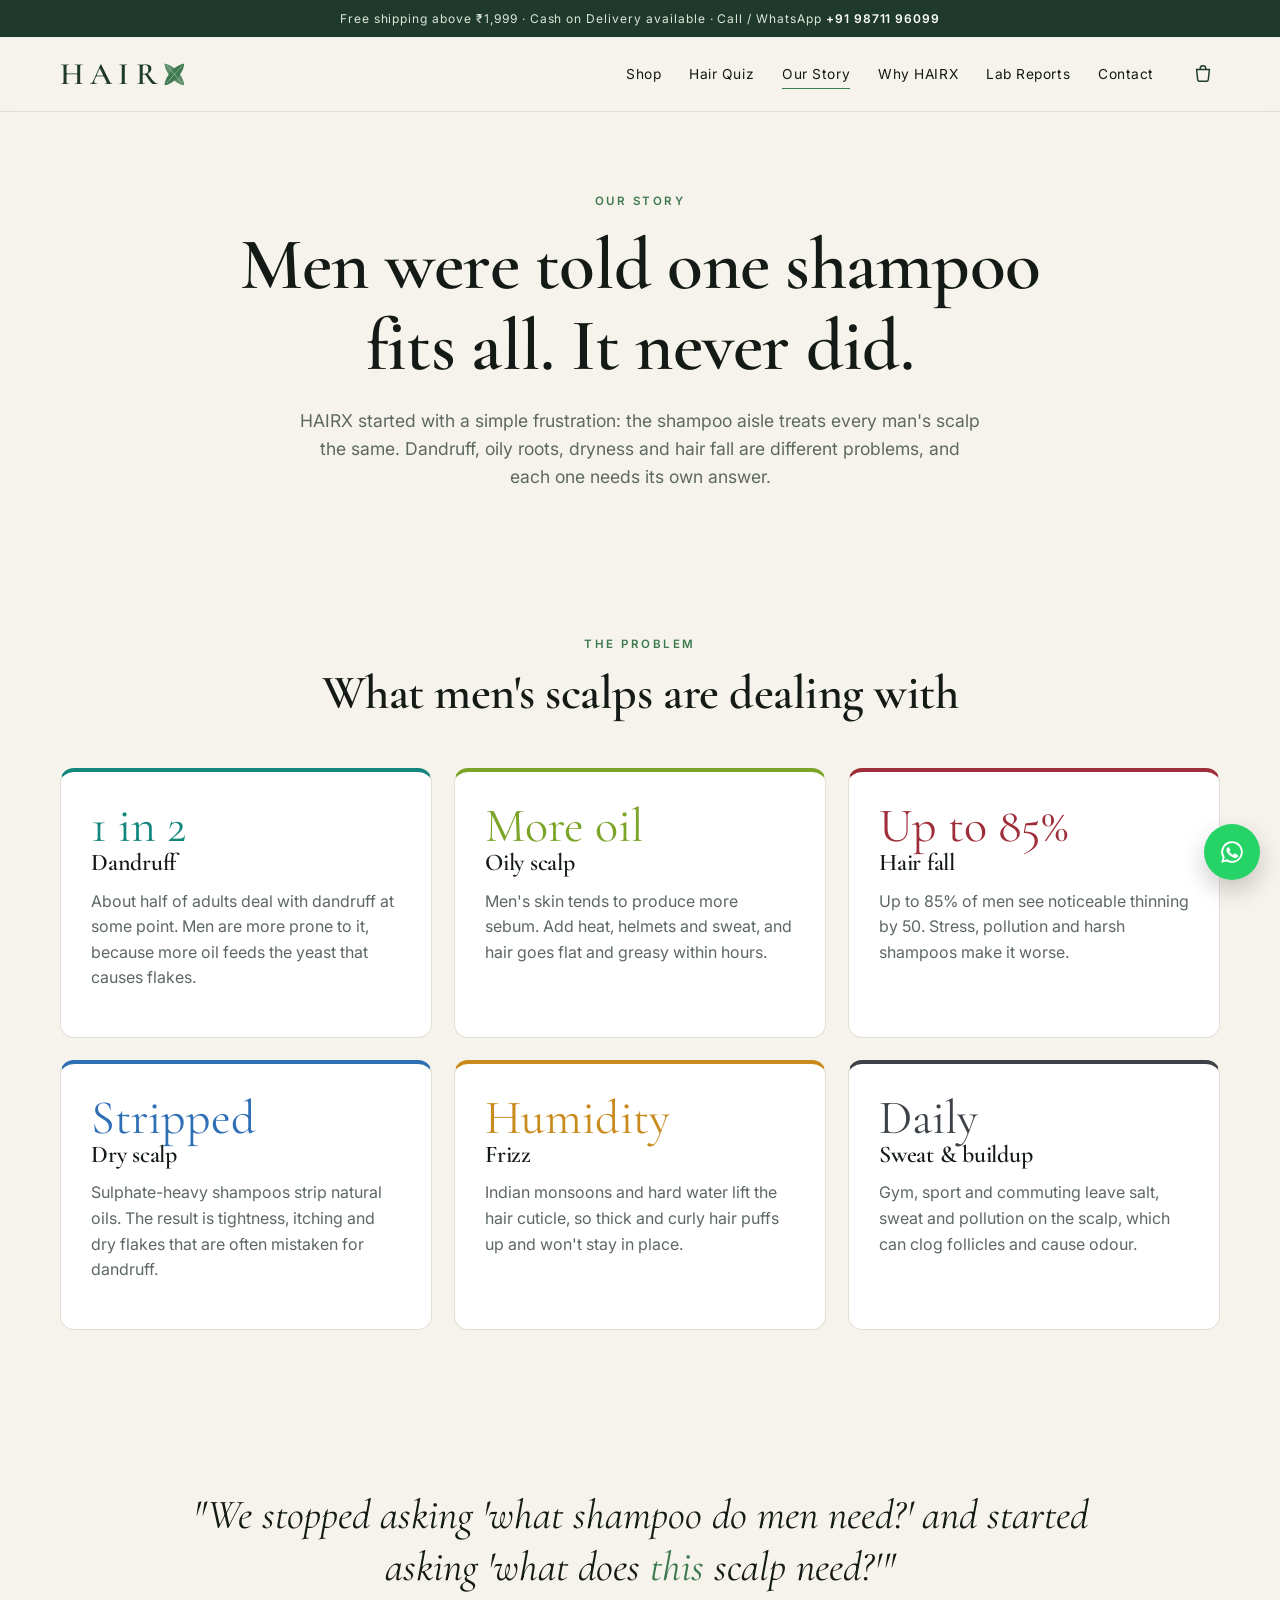
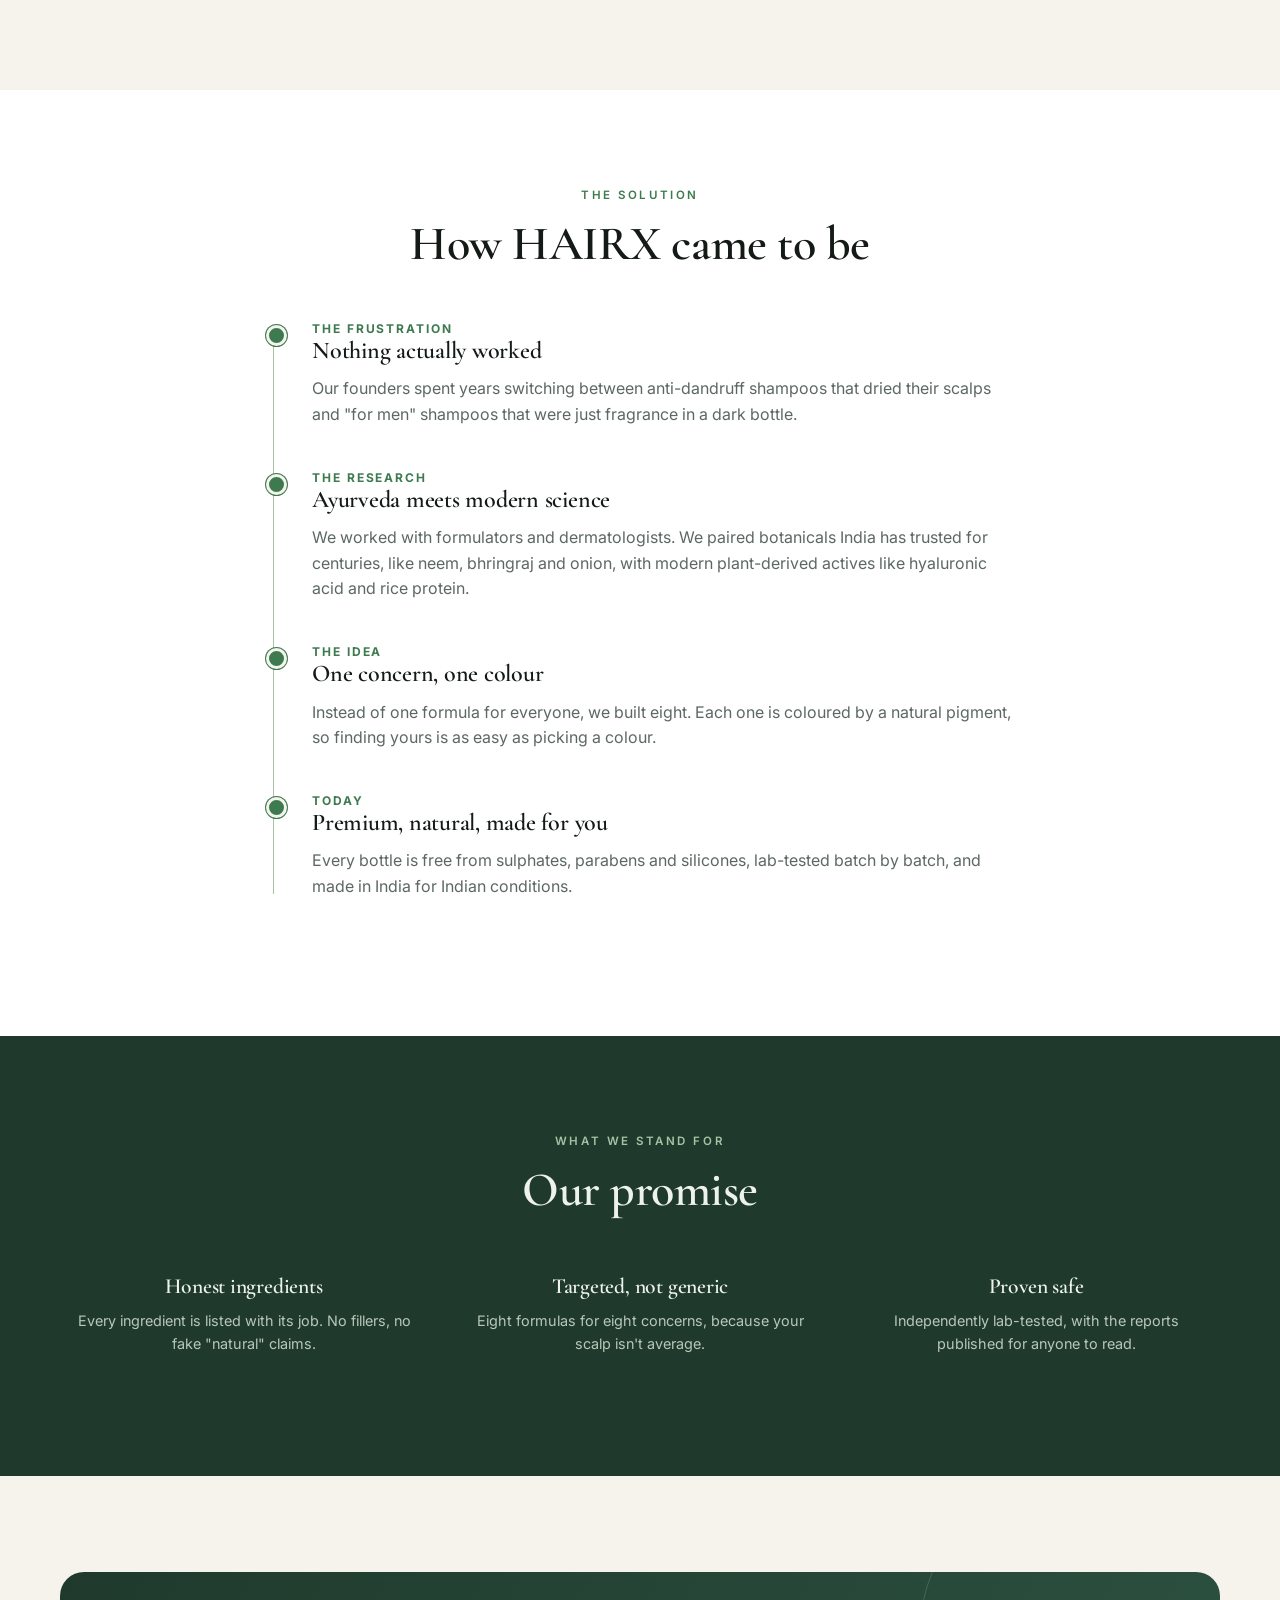
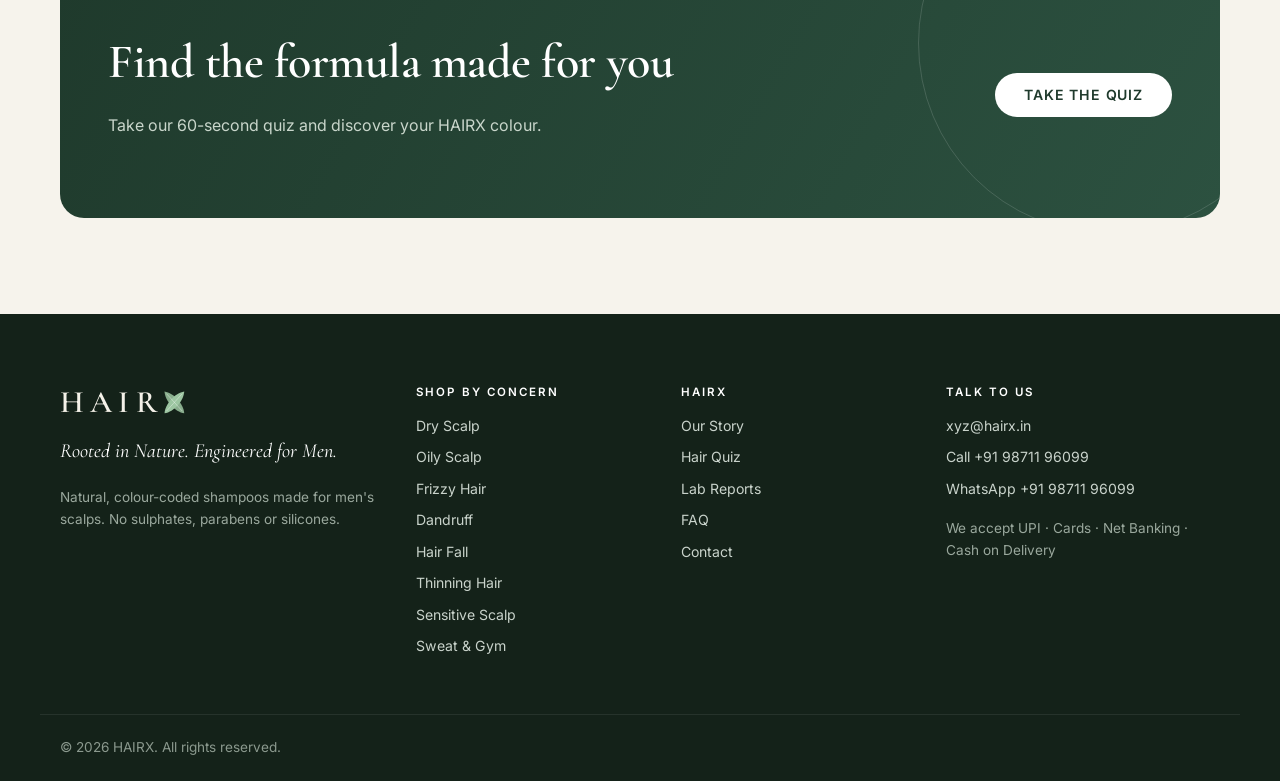
==== commit ac3bbb8c: "Show contact number in top bar and bust browser cache for assets Co-Authored-By: Claude Opus 5.5 <no" ====
--- a/about.html
+++ b/about.html
@@ -8,7 +8,7 @@
   <link rel="preconnect" href="https://fonts.googleapis.com">
   <link rel="preconnect" href="https://fonts.gstatic.com" crossorigin>
   <link href="https://fonts.googleapis.com/css2?family=Cormorant+Garamond:ital,wght@0,500;0,600;0,700;1,500&family=Inter:wght@400;500;600;700&display=swap" rel="stylesheet">
-  <link rel="stylesheet" href="assets/css/style.css">
+  <link rel="stylesheet" href="assets/css/style.css?v=3">
 </head>
 <body>
   <div id="site-header"></div>
@@ -129,9 +129,9 @@
 
   <div id="site-footer"></div>
 
-  <script src="assets/js/config.js"></script>
-  <script src="assets/js/products.js"></script>
-  <script src="assets/js/bottle.js"></script>
-  <script src="assets/js/layout.js"></script>
+  <script src="assets/js/config.js?v=3"></script>
+  <script src="assets/js/products.js?v=3"></script>
+  <script src="assets/js/bottle.js?v=3"></script>
+  <script src="assets/js/layout.js?v=3"></script>
 </body>
 </html>
--- a/assets/css/style.css
+++ b/assets/css/style.css
@@ -72,6 +72,8 @@
 .btn:disabled { opacity: .5; cursor: not-allowed; transform: none; }
 
 /* ---------- Header ---------- */
+/* announcement bar link */
+.announce a { color: #fff; font-weight: 600; text-decoration: none; }
 .announce { background: var(--forest); color: #DDE7DB; text-align: center; font-size: .75rem; letter-spacing: .08em; padding: 9px 16px; }
 .site-header { position: sticky; top: 0; z-index: 50; background: rgba(246, 243, 236, .92); backdrop-filter: blur(10px); border-bottom: 1px solid var(--line); }
 .header-inner { display: flex; align-items: center; gap: 32px; height: 74px; }
